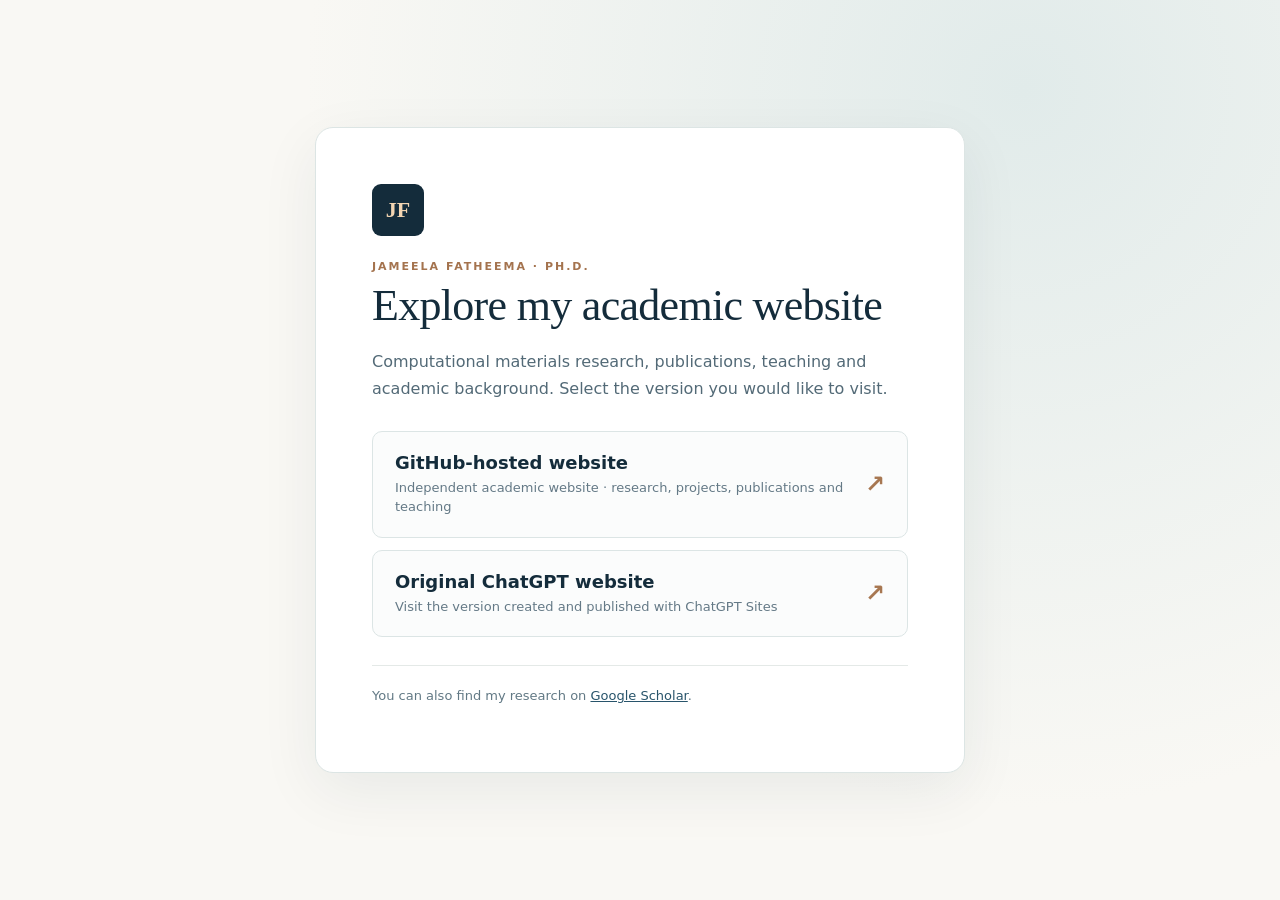
==== choose.html @ d600d06d "Add academic website version chooser for poster QR code" ====
<!doctype html>
<html lang="en">
<head>
  <meta charset="utf-8">
  <meta name="viewport" content="width=device-width, initial-scale=1">
  <meta name="theme-color" content="#142c3b">
  <meta name="description" content="Choose which version of Jameela Fatheema's academic research website to explore.">
  <title>Explore My Academic Website | Jameela Fatheema</title>
  <style>
    :root { color-scheme: light; --navy:#142c3b; --blue:#28546b; --gold:#ad7b54; --pale:#edf3f2; }
    * {box-sizing:border-box}
    body {margin:0;min-height:100vh;font-family:system-ui,-apple-system,"Segoe UI",sans-serif;color:var(--navy);background:radial-gradient(circle at 80% 10%,#e1ebea,transparent 55%),#f9f8f4;display:grid;place-items:center;padding:32px 16px}
    main {width:min(100%,650px);padding:clamp(28px,6vw,56px);background:#fff;border:1px solid #dce5e4;border-radius:18px;box-shadow:0 18px 60px #142c3b12}
    .monogram {width:52px;height:52px;border-radius:9px;background:var(--navy);color:#f3d5b2;display:grid;place-items:center;font-family:Georgia,serif;font-size:22px;font-weight:700;margin-bottom:24px}
    .eyebrow {font-size:11px;letter-spacing:2px;text-transform:uppercase;font-weight:800;color:#a4734e;margin:0 0 8px}
    h1 {font-family:Georgia,serif;font-size:clamp(31px,6vw,44px);font-weight:400;line-height:1.12;letter-spacing:-.7px;margin:0}
    .intro {font-size:16px;line-height:1.7;color:#536a77;margin:18px 0 28px}
    .choice {display:flex;gap:18px;justify-content:space-between;align-items:center;border:1px solid #dce5e5;background:#fbfcfc;padding:20px 22px;border-radius:10px;text-decoration:none;color:inherit;margin:12px 0;transition:transform .15s,border-color .15s,background .15s}
    .choice:hover,.choice:focus-visible {transform:translateY(-2px);border-color:#96b3bf;background:var(--pale)}
    .choice strong{font-size:18px;display:block;margin-bottom:5px}
    .choice span {font-size:13px;line-height:1.5;color:#647986;display:block}
    .arrow {font-size:24px;color:#a77751;flex:none}
    .footer{margin-top:28px;border-top:1px solid #e4e9e7;padding-top:22px;font-size:13px;color:#627985}
    .footer a{color:#28546b}
    @media(prefers-reduced-motion:reduce){.choice{transition:none}}
  </style>
</head>
<body>
  <main>
    <div class="monogram" aria-hidden="true">JF</div>
    <p class="eyebrow">Jameela Fatheema · Ph.D.</p>
    <h1>Explore my academic website</h1>
    <p class="intro">Computational materials research, publications, teaching and academic background. Select the version you would like to visit.</p>
    <a class="choice" href="https://j-shah-7.github.io/j-shah-7/index.html">
      <div><strong>GitHub-hosted website</strong><span>Independent academic website · research, projects, publications and teaching</span></div><b class="arrow" aria-hidden="true">↗</b>
    </a>
    <a class="choice" href="https://jameela-computational-materials.fatheema.chatgpt.site/">
      <div><strong>Original ChatGPT website</strong><span>Visit the version created and published with ChatGPT Sites</span></div><b class="arrow" aria-hidden="true">↗</b>
    </a>
    <p class="footer">You can also find my research on <a href="https://scholar.google.com/citations?user=cHxb59kAAAAJ&amp;hl=en">Google Scholar</a>.</p>
  </main>
</body>
</html>
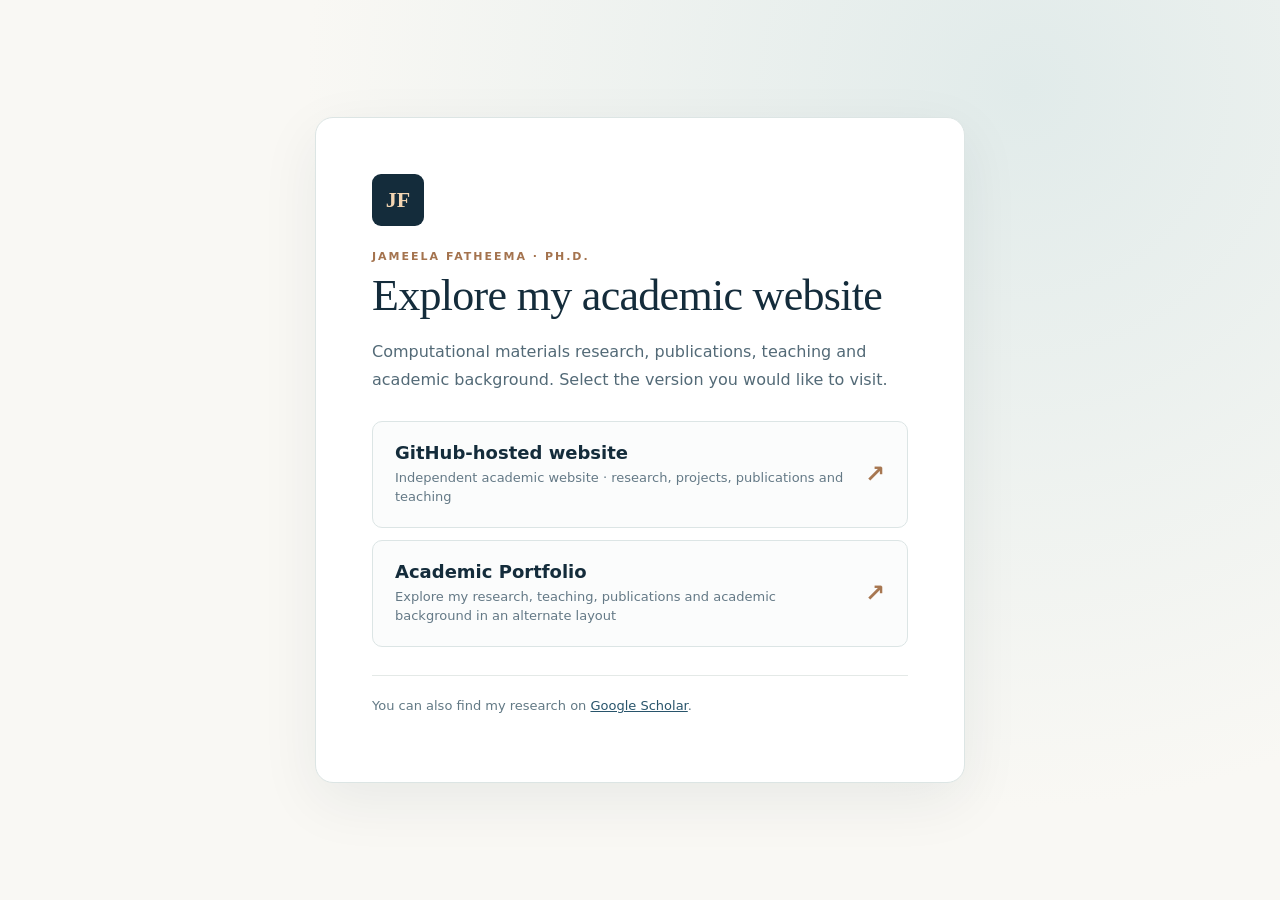
==== commit 84b5b692: "Rename academic portfolio option on website chooser" ====
--- a/choose.html
+++ b/choose.html
@@ -35,7 +35,7 @@
       <div><strong>GitHub-hosted website</strong><span>Independent academic website · research, projects, publications and teaching</span></div><b class="arrow" aria-hidden="true">↗</b>
     </a>
     <a class="choice" href="https://jameela-computational-materials.fatheema.chatgpt.site/">
-      <div><strong>Original ChatGPT website</strong><span>Visit the version created and published with ChatGPT Sites</span></div><b class="arrow" aria-hidden="true">↗</b>
+      <div><strong>Academic Portfolio</strong><span>Explore my research, teaching, publications and academic background in an alternate layout</span></div><b class="arrow" aria-hidden="true">↗</b>
     </a>
     <p class="footer">You can also find my research on <a href="https://scholar.google.com/citations?user=cHxb59kAAAAJ&amp;hl=en">Google Scholar</a>.</p>
   </main>
